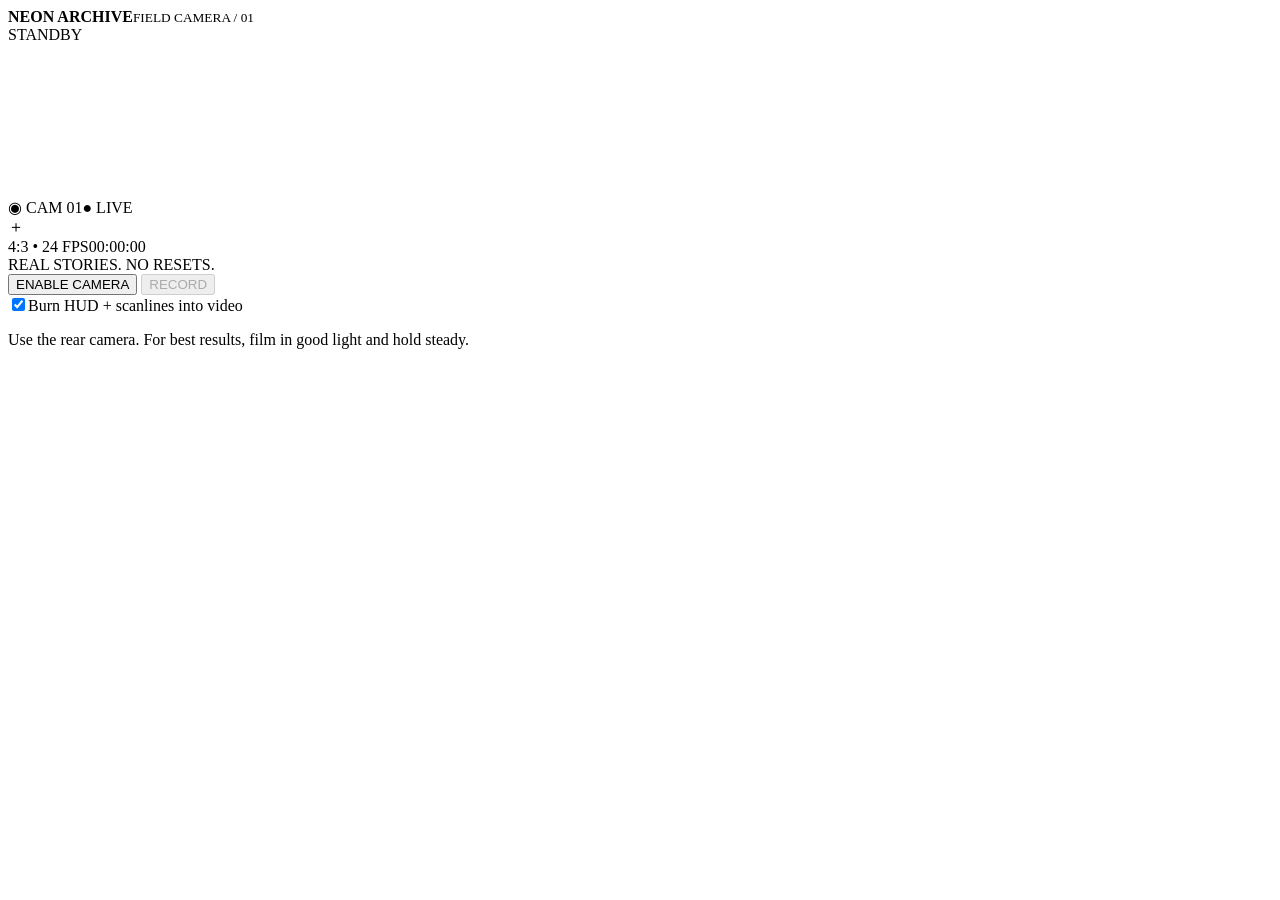
==== neon-archive-camera/index.html @ fe07dade "Add Neon Archive Camera web app: index.html" ====
<!doctype html>
<html lang="en">
<head>
<meta charset="utf-8"><meta name="viewport" content="width=device-width,initial-scale=1,viewport-fit=cover">
<meta name="theme-color" content="#080d13"><meta name="apple-mobile-web-app-capable" content="yes"><meta name="apple-mobile-web-app-status-bar-style" content="black-translucent"><meta name="apple-mobile-web-app-title" content="Neon Archive">
<link rel="manifest" href="manifest.webmanifest"><link rel="icon" href="icon.svg" type="image/svg+xml">
<title>Neon Archive Camera</title><link rel="stylesheet" href="style.css">
</head>
<body>
<main class="app">
  <header><div><b>NEON ARCHIVE</b><small>FIELD CAMERA / 01</small></div><span id="status">STANDBY</span></header>
  <section class="viewfinder" aria-label="Camera viewfinder">
    <video id="camera" autoplay muted playsinline></video><canvas id="render"></canvas>
    <div class="hud"><div class="hudtop"><span>◉ CAM 01</span><span id="recmark">● LIVE</span></div><div class="crosshair">＋</div><div class="hudbottom"><span>4:3 • 24 FPS</span><span id="clock">00:00:00</span></div></div>
  </section>
  <div class="message" id="message">REAL STORIES. NO RESETS.</div>
  <div class="controls">
    <button class="start" id="start">ENABLE CAMERA</button>
    <button class="record" id="record" disabled><i></i><span>RECORD</span></button>
    <button class="save" id="save" hidden>SAVE CLIP</button>
  </div>
  <footer><label class="switchrow"><input type="checkbox" id="bake" checked><span class="switch"></span><span>Burn HUD + scanlines into video</span></label><p>Use the rear camera. For best results, film in good light and hold steady.</p></footer>
</main>
<script src="app.js"></script>
</body></html>
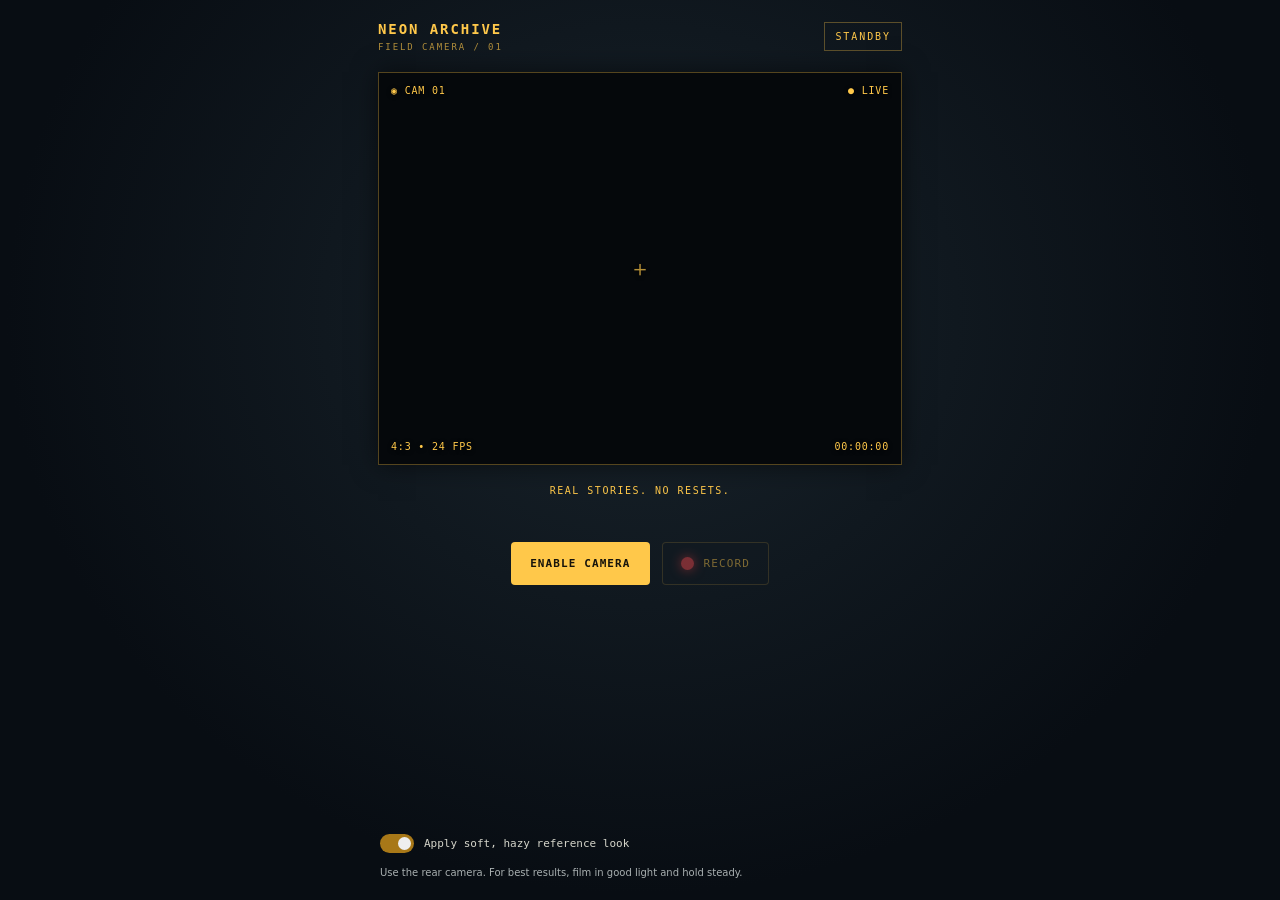
==== commit 0752581d: "Update reference look control label" ====
--- a/neon-archive-camera/index.html
+++ b/neon-archive-camera/index.html
@@ -19,8 +19,9 @@
     <button class="record" id="record" disabled><i></i><span>RECORD</span></button>
     <button class="save" id="save" hidden>SAVE CLIP</button>
   </div>
-  <footer><label class="switchrow"><input type="checkbox" id="bake" checked><span class="switch"></span><span>Burn HUD + scanlines into video</span></label><p>Use the rear camera. For best results, film in good light and hold steady.</p></footer>
+  <footer><label class="switchrow"><input type="checkbox" id="bake" checked><span class="switch"></span><span>Apply soft, hazy reference look</span></label><p>Use the rear camera. For best results, film in good light and hold steady.</p></footer>
 </main>
 <script src="app.js"></script>
 </body></html>
 
+
--- a/neon-archive-camera/style.css
+++ b/neon-archive-camera/style.css
@@ -0,0 +1,2 @@
+:root{color-scheme:dark;--amber:#ffc84a;--bg:#080d13;--line:rgba(255,200,74,.32)}*{box-sizing:border-box}body{margin:0;background:radial-gradient(ellipse at 50% 35%,#18232b 0%,var(--bg) 70%);color:#f5f1df;font-family:ui-monospace,SFMono-Regular,Menlo,monospace;min-height:100dvh}.app{width:min(100%,560px);min-height:100dvh;margin:auto;padding:env(safe-area-inset-top) 18px env(safe-area-inset-bottom);display:flex;flex-direction:column}header{height:72px;display:flex;align-items:center;justify-content:space-between;color:var(--amber);letter-spacing:.12em}header b{display:block;font-size:14px}header small{display:block;font-size:9px;margin-top:5px;opacity:.68}#status{font-size:10px;border:1px solid var(--line);padding:8px 10px}.viewfinder{position:relative;width:100%;aspect-ratio:4/3;background:#05080b;overflow:hidden;border:1px solid var(--line);box-shadow:0 0 24px #0008}video,canvas{position:absolute;width:100%;height:100%;inset:0;object-fit:cover}video{display:none}.hud{position:absolute;inset:0;display:flex;flex-direction:column;justify-content:space-between;padding:12px;color:var(--amber);text-shadow:0 1px 4px #000;font-size:10px;letter-spacing:.08em;pointer-events:none}.hudtop,.hudbottom{display:flex;justify-content:space-between}.crosshair{position:absolute;left:50%;top:50%;transform:translate(-50%,-50%);font-size:22px;font-weight:200;opacity:.7}.message{text-align:center;color:var(--amber);font-size:10px;letter-spacing:.15em;padding:20px 0}.controls{display:flex;align-items:center;justify-content:center;gap:12px;min-height:94px}button{font:inherit;color:var(--amber);background:#111920;border:1px solid var(--line);border-radius:4px;padding:14px 18px;letter-spacing:.1em;font-size:11px}button:disabled{opacity:.45}.record{display:flex;gap:10px;align-items:center}.record i{width:13px;height:13px;border-radius:50%;background:#fa494e;box-shadow:0 0 12px #f44}.record.active i{border-radius:3px}.start{background:var(--amber);color:#16130b;font-weight:bold}.save{background:var(--amber);color:#16130b;font-weight:bold}footer{margin-top:auto;padding:14px 2px max(20px,env(safe-area-inset-bottom));font-size:11px;color:#d5d5ca}.switchrow{display:flex;align-items:center;gap:10px}.switchrow input{position:absolute;opacity:0}.switch{width:34px;height:19px;border-radius:20px;background:#39424a;position:relative}.switch:after{content:"";position:absolute;width:13px;height:13px;border-radius:50%;background:#eee;left:3px;top:3px;transition:.2s}.switchrow input:checked+.switch{background:#a87818}.switchrow input:checked+.switch:after{left:18px}footer p{font:10px/1.5 system-ui,sans-serif;color:#a9b0b1;margin:12px 0 0} 
+
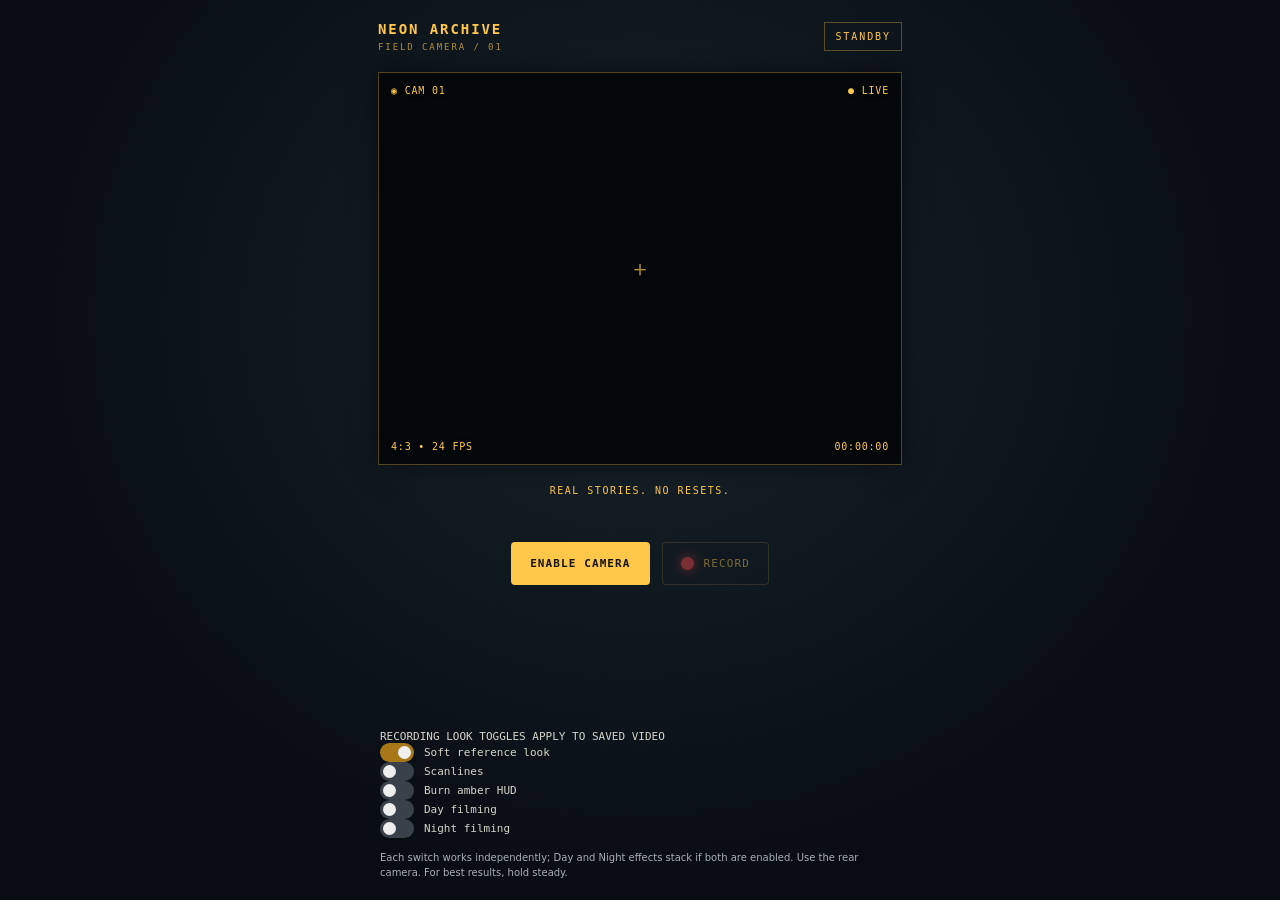
==== commit d4d538e6: "Add independent recording look switches" ====
--- a/neon-archive-camera/index.html
+++ b/neon-archive-camera/index.html
@@ -19,9 +19,18 @@
     <button class="record" id="record" disabled><i></i><span>RECORD</span></button>
     <button class="save" id="save" hidden>SAVE CLIP</button>
   </div>
-  <footer><label class="switchrow"><input type="checkbox" id="bake" checked><span class="switch"></span><span>Apply soft, hazy reference look</span></label><p>Use the rear camera. For best results, film in good light and hold steady.</p></footer>
+  <footer>
+    <div class="settings-title">RECORDING LOOK <span>TOGGLES APPLY TO SAVED VIDEO</span></div>
+    <div class="switches">
+      <label class="switchrow"><input type="checkbox" id="softLook" checked><span class="switch"></span><span>Soft reference look</span></label>
+      <label class="switchrow"><input type="checkbox" id="scanlines"><span class="switch"></span><span>Scanlines</span></label>
+      <label class="switchrow"><input type="checkbox" id="burnHud"><span class="switch"></span><span>Burn amber HUD</span></label>
+      <label class="switchrow"><input type="checkbox" id="dayMode"><span class="switch"></span><span>Day filming</span></label>
+      <label class="switchrow"><input type="checkbox" id="nightMode"><span class="switch"></span><span>Night filming</span></label>
+    </div>
+    <p>Each switch works independently; Day and Night effects stack if both are enabled. Use the rear camera. For best results, hold steady.</p>
+  </footer>
 </main>
 <script src="app.js"></script>
 </body></html>
 
-
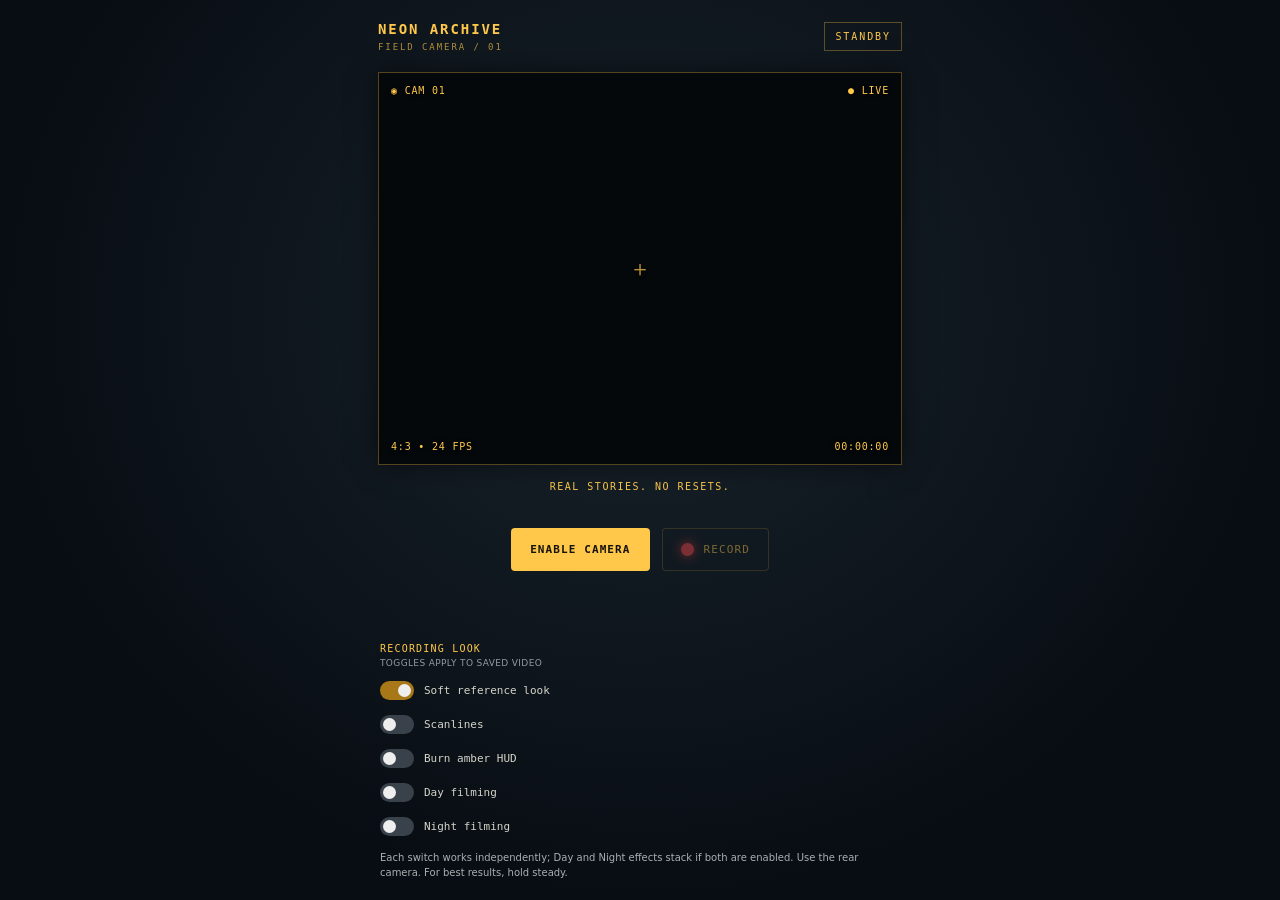
==== commit f627bd33: "Add iPhone video export and playback controls" ====
--- a/neon-archive-camera/index.html
+++ b/neon-archive-camera/index.html
@@ -17,8 +17,9 @@
   <div class="controls">
     <button class="start" id="start">ENABLE CAMERA</button>
     <button class="record" id="record" disabled><i></i><span>RECORD</span></button>
-    <button class="save" id="save" hidden>SAVE CLIP</button>
+    <button class="save" id="save" hidden>EXPORT VIDEO</button>
   </div>
+  <section class="clip-export" id="clipExport" hidden><video class="playback" id="playback" controls playsinline></video><p>Use the iOS share sheet to choose Save Video or Save to Files. If sharing is unavailable, tap Open Video.</p><button class="open-video" id="openVideo" type="button">OPEN VIDEO</button></section>
   <footer>
     <div class="settings-title">RECORDING LOOK <span>TOGGLES APPLY TO SAVED VIDEO</span></div>
     <div class="switches">
@@ -34,3 +35,5 @@
 <script src="app.js"></script>
 </body></html>
 
+
+
--- a/neon-archive-camera/style.css
+++ b/neon-archive-camera/style.css
@@ -1,2 +1,2 @@
-:root{color-scheme:dark;--amber:#ffc84a;--bg:#080d13;--line:rgba(255,200,74,.32)}*{box-sizing:border-box}body{margin:0;background:radial-gradient(ellipse at 50% 35%,#18232b 0%,var(--bg) 70%);color:#f5f1df;font-family:ui-monospace,SFMono-Regular,Menlo,monospace;min-height:100dvh}.app{width:min(100%,560px);min-height:100dvh;margin:auto;padding:env(safe-area-inset-top) 18px env(safe-area-inset-bottom);display:flex;flex-direction:column}header{height:72px;display:flex;align-items:center;justify-content:space-between;color:var(--amber);letter-spacing:.12em}header b{display:block;font-size:14px}header small{display:block;font-size:9px;margin-top:5px;opacity:.68}#status{font-size:10px;border:1px solid var(--line);padding:8px 10px}.viewfinder{position:relative;width:100%;aspect-ratio:4/3;background:#05080b;overflow:hidden;border:1px solid var(--line);box-shadow:0 0 24px #0008}video,canvas{position:absolute;width:100%;height:100%;inset:0;object-fit:cover}video{display:none}.hud{position:absolute;inset:0;display:flex;flex-direction:column;justify-content:space-between;padding:12px;color:var(--amber);text-shadow:0 1px 4px #000;font-size:10px;letter-spacing:.08em;pointer-events:none}.hudtop,.hudbottom{display:flex;justify-content:space-between}.crosshair{position:absolute;left:50%;top:50%;transform:translate(-50%,-50%);font-size:22px;font-weight:200;opacity:.7}.message{text-align:center;color:var(--amber);font-size:10px;letter-spacing:.15em;padding:20px 0}.controls{display:flex;align-items:center;justify-content:center;gap:12px;min-height:94px}button{font:inherit;color:var(--amber);background:#111920;border:1px solid var(--line);border-radius:4px;padding:14px 18px;letter-spacing:.1em;font-size:11px}button:disabled{opacity:.45}.record{display:flex;gap:10px;align-items:center}.record i{width:13px;height:13px;border-radius:50%;background:#fa494e;box-shadow:0 0 12px #f44}.record.active i{border-radius:3px}.start{background:var(--amber);color:#16130b;font-weight:bold}.save{background:var(--amber);color:#16130b;font-weight:bold}footer{margin-top:auto;padding:14px 2px max(20px,env(safe-area-inset-bottom));font-size:11px;color:#d5d5ca}.switchrow{display:flex;align-items:center;gap:10px}.switchrow input{position:absolute;opacity:0}.switch{width:34px;height:19px;border-radius:20px;background:#39424a;position:relative}.switch:after{content:"";position:absolute;width:13px;height:13px;border-radius:50%;background:#eee;left:3px;top:3px;transition:.2s}.switchrow input:checked+.switch{background:#a87818}.switchrow input:checked+.switch:after{left:18px}footer p{font:10px/1.5 system-ui,sans-serif;color:#a9b0b1;margin:12px 0 0} 
+:root{color-scheme:dark;--amber:#ffc84a;--bg:#080d13;--line:rgba(255,200,74,.32)}*{box-sizing:border-box}body{margin:0;background:radial-gradient(ellipse at 50% 35%,#18232b 0%,var(--bg) 70%);color:#f5f1df;font-family:ui-monospace,SFMono-Regular,Menlo,monospace;min-height:100dvh}.app{width:min(100%,560px);min-height:100dvh;margin:auto;padding:env(safe-area-inset-top) 18px env(safe-area-inset-bottom);display:flex;flex-direction:column}header{height:72px;display:flex;align-items:center;justify-content:space-between;color:var(--amber);letter-spacing:.12em}header b{display:block;font-size:14px}header small{display:block;font-size:9px;margin-top:5px;opacity:.68}#status{font-size:10px;border:1px solid var(--line);padding:8px 10px}.viewfinder{position:relative;width:100%;aspect-ratio:4/3;background:#05080b;overflow:hidden;border:1px solid var(--line);box-shadow:0 0 24px #0008}video,canvas{position:absolute;width:100%;height:100%;inset:0;object-fit:cover}video{display:none}.hud{position:absolute;inset:0;display:flex;flex-direction:column;justify-content:space-between;padding:12px;color:var(--amber);text-shadow:0 1px 4px #000;font-size:10px;letter-spacing:.08em;pointer-events:none}.hudtop,.hudbottom{display:flex;justify-content:space-between}.crosshair{position:absolute;left:50%;top:50%;transform:translate(-50%,-50%);font-size:22px;font-weight:200;opacity:.7}.message{text-align:center;color:var(--amber);font-size:10px;letter-spacing:.15em;padding:16px 0}.controls{display:flex;align-items:center;justify-content:center;gap:12px;min-height:82px}button{font:inherit;color:var(--amber);background:#111920;border:1px solid var(--line);border-radius:4px;padding:14px 18px;letter-spacing:.1em;font-size:11px}button:disabled{opacity:.45}.record{display:flex;gap:10px;align-items:center}.record i{width:13px;height:13px;border-radius:50%;background:#fa494e;box-shadow:0 0 12px #f44}.record.active i{border-radius:3px}.start{background:var(--amber);color:#16130b;font-weight:bold}.save{background:var(--amber);color:#16130b;font-weight:bold}footer{margin-top:auto;padding:12px 2px max(20px,env(safe-area-inset-bottom));font-size:11px;color:#d5d5ca}.settings-title{font-size:10px;color:var(--amber);letter-spacing:.12em;margin:0 0 10px}.settings-title span{display:block;font:9px system-ui,sans-serif;color:#929ca4;letter-spacing:.04em;margin-top:4px}.switches{display:grid;gap:10px}.switchrow{display:flex;align-items:center;gap:10px;min-height:24px}.switchrow input{position:absolute;opacity:0}.switch{flex:none;width:34px;height:19px;border-radius:20px;background:#39424a;position:relative}.switch:after{content:"";position:absolute;width:13px;height:13px;border-radius:50%;background:#eee;left:3px;top:3px;transition:.2s}.switchrow input:checked+.switch{background:#a87818}.switchrow input:checked+.switch:after{left:18px}.switchrow input:focus-visible+.switch{outline:2px solid #fff;outline-offset:2px}.switchrow input:disabled+.switch{opacity:.55}.switchrow input:disabled~span:last-child{opacity:.55}footer p{font:10px/1.5 system-ui,sans-serif;color:#a9b0b1;margin:12px 0 0}
 
